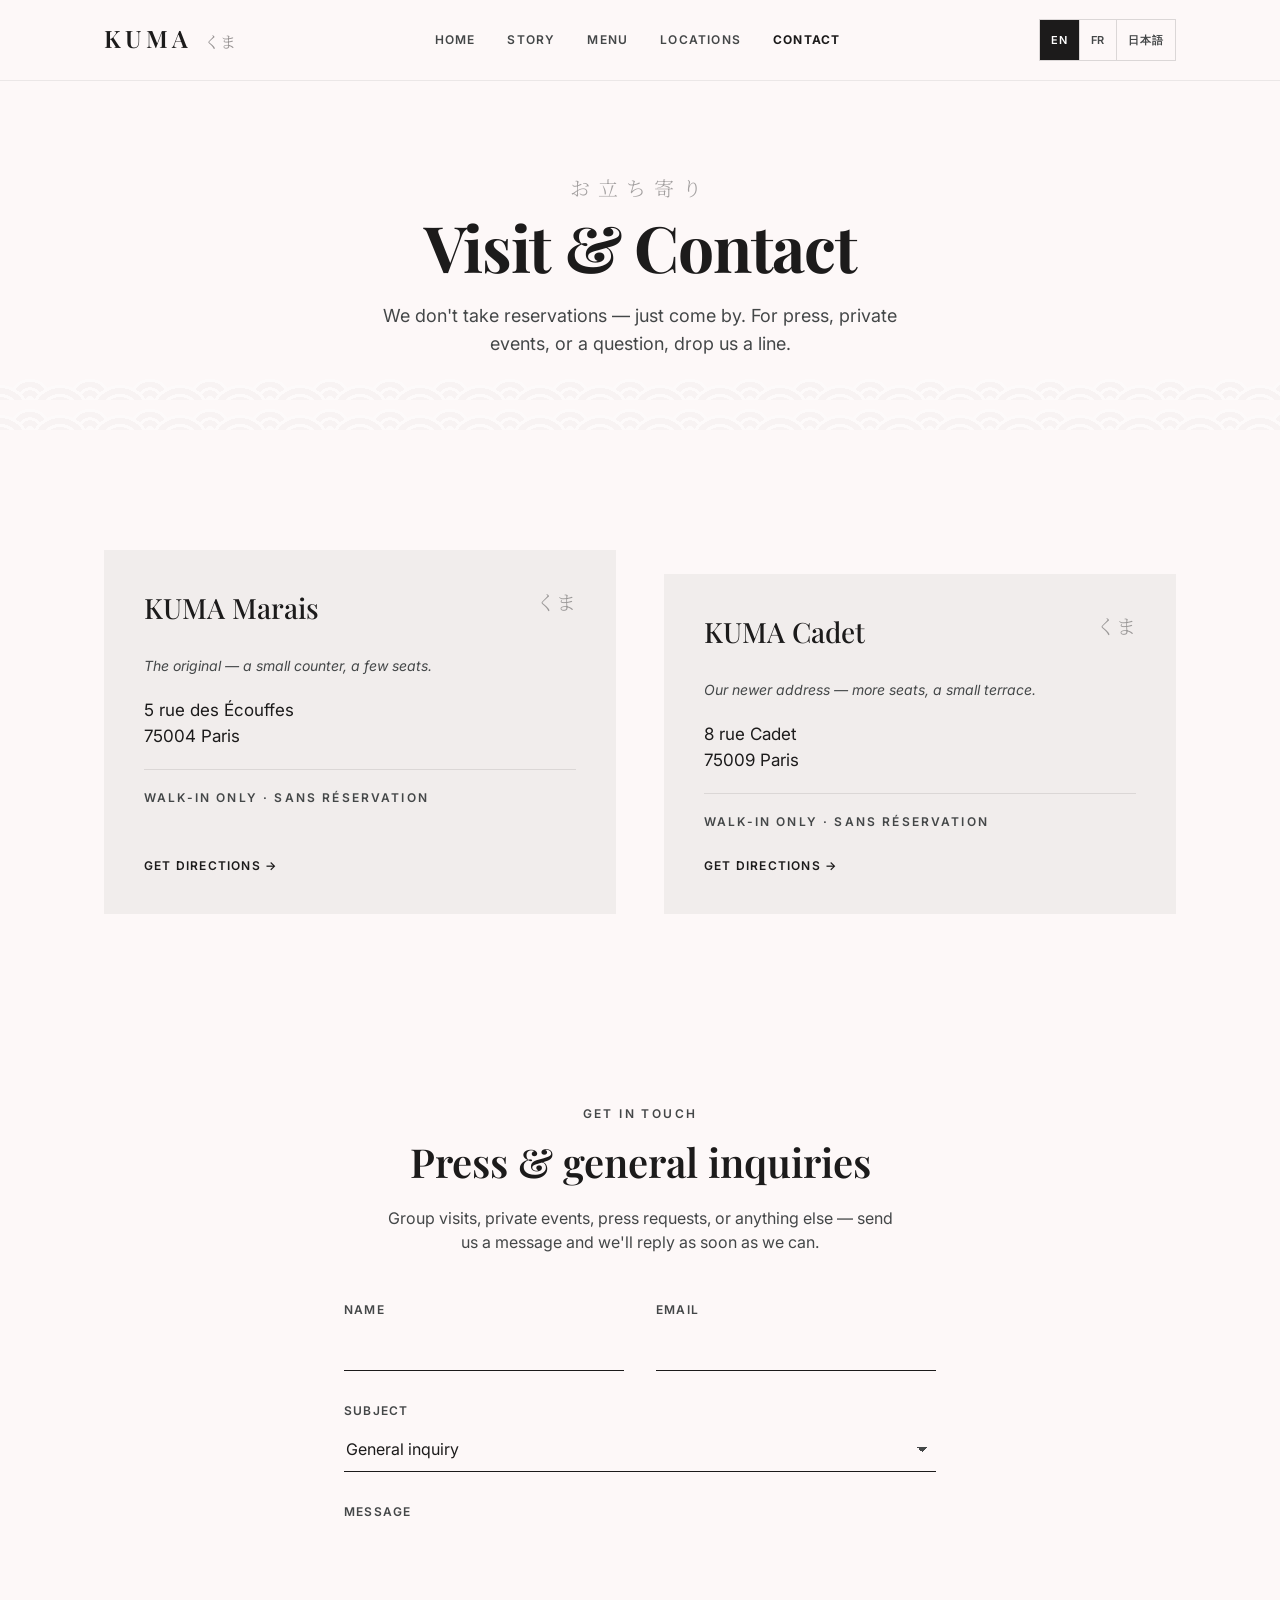
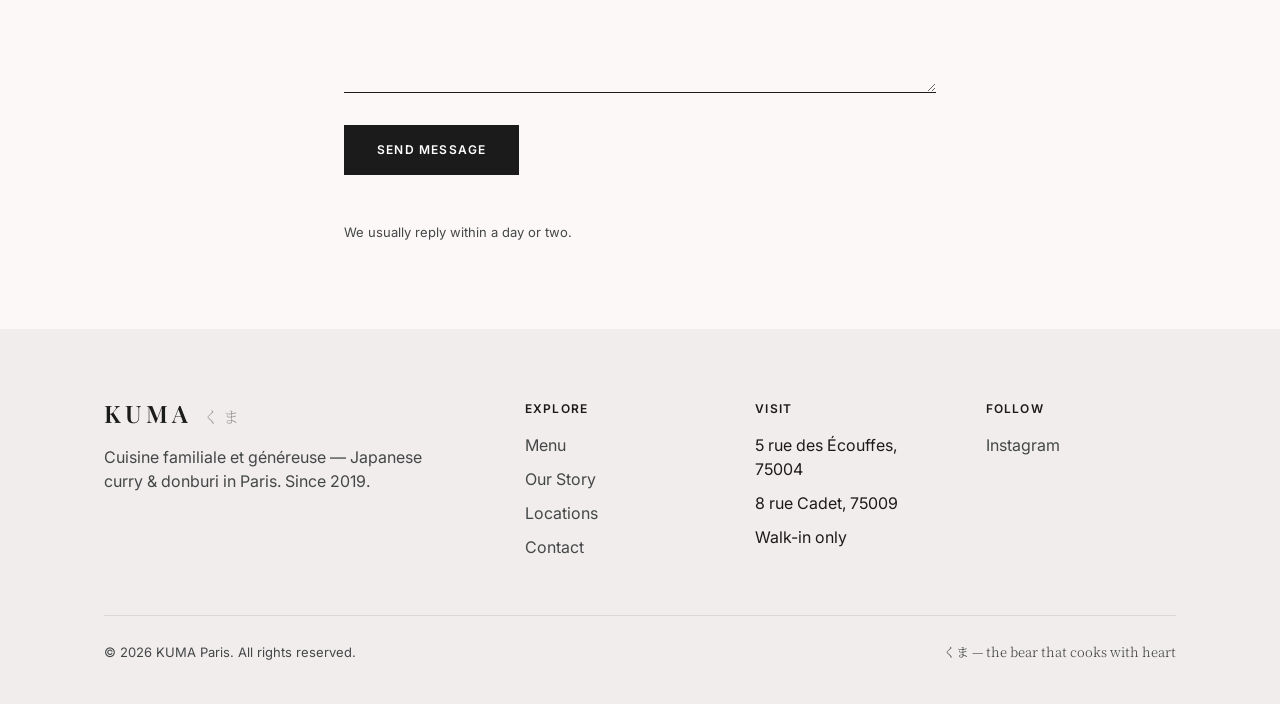
==== contact.html @ 2bffc3a2 "Initial Commit of the final version" ====
<!DOCTYPE html>
<html lang="en">
<head>
<meta charset="utf-8">
<meta name="viewport" content="width=device-width, initial-scale=1.0">
<title>Visit &amp; Contact — KUMA Paris</title>
<meta name="description" content="Find KUMA Paris in the Marais (75004) or on rue Cadet (75009). Walk-ins only. For press and general inquiries, get in touch.">
<link rel="preconnect" href="https://fonts.googleapis.com">
<link rel="preconnect" href="https://fonts.gstatic.com" crossorigin>
<link href="https://fonts.googleapis.com/css2?family=Inter:wght@400;600;700&family=Playfair+Display:wght@500;600;700&family=Noto+Serif+JP:wght@300&display=swap" rel="stylesheet">
<link rel="stylesheet" href="css/style.css">
</head>
<body>

<header class="site-header">
  <div class="site-header__inner">
    <a class="brand" href="index.html">
      <span class="brand__name">KUMA</span>
      <span class="brand__jp">くま</span>
    </a>
    <nav class="nav label-caps" aria-label="Main">
      <a href="index.html" data-i18n="nav.home">Home</a>
      <a href="index.html#story" data-i18n="nav.story">Story</a>
      <a href="menu.html" data-i18n="nav.menu">Menu</a>
      <a href="index.html#locations" data-i18n="nav.locations">Locations</a>
      <a href="contact.html" aria-current="page" data-i18n="nav.contact">Contact</a>
    </nav>
    <div class="header-actions">
      <div class="lang-switch" role="group" aria-label="Language">
        <button type="button" data-lang="en">EN</button>
        <button type="button" data-lang="fr">FR</button>
        <button type="button" data-lang="ja">日本語</button>
      </div>
      <button type="button" class="menu-toggle" data-menu-toggle aria-label="Open menu">
        <span></span><span></span><span></span>
      </button>
    </div>
  </div>
  <nav class="mobile-nav label-caps" data-mobile-nav aria-label="Mobile">
    <a href="index.html" data-i18n="nav.home">Home</a>
    <a href="index.html#story" data-i18n="nav.story">Story</a>
    <a href="menu.html" data-i18n="nav.menu">Menu</a>
    <a href="index.html#locations" data-i18n="nav.locations">Locations</a>
    <a href="contact.html" aria-current="page" data-i18n="nav.contact">Contact</a>
  </nav>
</header>

<main>

  <section class="page-hero">
    <p class="jp page-hero__jp">お立ち寄り</p>
    <h1 class="display" data-i18n="visit.title">Visit &amp; Contact</h1>
    <p class="body-lg muted" style="max-width:560px;margin:20px auto 0" data-i18n="visit.sub">We don't take reservations — just come by. For press, private events, or a question, drop us a line.</p>
    <div class="seigaiha" aria-hidden="true"></div>
  </section>

  <!-- Locations -->
  <section class="section container">
    <div class="location-grid">
      <div class="location-card">
        <div class="location-card__head">
          <h3 class="headline-md">KUMA Marais</h3>
          <span class="jp location-card__jp">くま</span>
        </div>
        <div>
          <p class="location-card__meta" data-i18n="loc.marais_note">The original — a small counter, a few seats.</p>
          <p class="location-card__addr">5 rue des Écouffes<br>75004 Paris</p>
          <hr class="rule">
          <p class="location-card__hours label-caps" data-i18n="loc.walkin_only">Walk-in only · Sans réservation</p>
        </div>
        <a class="location-card__link label-caps" href="https://maps.google.com/?q=5+rue+des+Ecouffes+75004+Paris" target="_blank" rel="noopener" data-i18n="loc.directions">Get Directions →</a>
      </div>
      <div class="location-card">
        <div class="location-card__head">
          <h3 class="headline-md">KUMA Cadet</h3>
          <span class="jp location-card__jp">くま</span>
        </div>
        <div>
          <p class="location-card__meta" data-i18n="loc.cadet_note">Our newer address — more seats, a small terrace.</p>
          <p class="location-card__addr">8 rue Cadet<br>75009 Paris</p>
          <hr class="rule">
          <p class="location-card__hours label-caps" data-i18n="loc.walkin_only">Walk-in only · Sans réservation</p>
        </div>
        <a class="location-card__link label-caps" href="https://maps.google.com/?q=8+rue+Cadet+75009+Paris" target="_blank" rel="noopener" data-i18n="loc.directions">Get Directions →</a>
      </div>
    </div>
  </section>

  <!-- Contact form -->
  <section class="section--tight container" style="max-width:720px">
    <div class="contact-intro">
      <div class="eyebrow eyebrow--center label-caps" data-i18n="contact.eyebrow">Get in touch</div>
      <h2 class="headline-lg" style="text-align:center" data-i18n="contact.title">Press &amp; general inquiries</h2>
      <p class="muted contact-intro__body" data-i18n="contact.body">Group visits, private events, press requests, or anything else — send us a message and we'll reply as soon as we can.</p>
    </div>
    <!-- Set your Formspree (or similar) endpoint in the action attribute — see README.md -->
    <form class="form-grid" action="https://formspree.io/f/YOUR_FORM_ID" method="POST">
      <div class="form-grid form-grid--2">
        <div class="field"><label class="label-caps" for="c-name" data-i18n="contact.name">Name</label><input id="c-name" name="name" autocomplete="name" required></div>
        <div class="field"><label class="label-caps" for="c-email" data-i18n="contact.email">Email</label><input id="c-email" name="email" type="email" autocomplete="email" required></div>
      </div>
      <div class="field">
        <label class="label-caps" for="c-subject" data-i18n="contact.subject">Subject</label>
        <select id="c-subject" name="subject">
          <option value="general" data-i18n="contact.subject_general">General inquiry</option>
          <option value="group" data-i18n="contact.subject_group">Group visit</option>
          <option value="press" data-i18n="contact.subject_press">Press &amp; media</option>
          <option value="private" data-i18n="contact.subject_private">Private event</option>
        </select>
      </div>
      <div class="field"><label class="label-caps" for="c-message" data-i18n="contact.msg">Message</label><textarea id="c-message" name="message" rows="6" required></textarea></div>
      <button type="submit" class="btn btn--primary label-caps" style="justify-self:start" data-i18n="contact.submit">Send message</button>
      <p class="form-note" data-i18n="contact.note">We usually reply within a day or two.</p>
    </form>
  </section>

</main>

<footer class="site-footer" style="margin-top:0">
  <div class="container">
    <div class="site-footer__grid">
      <div>
        <p class="brand__name" style="margin:0 0 8px">KUMA <span class="jp" style="font-size:16px;color:rgba(28,27,27,0.4)">くま</span></p>
        <p class="muted" style="max-width:320px" data-i18n="footer.tagline">Cuisine familiale et généreuse — Japanese curry &amp; donburi in Paris. Since 2019.</p>
      </div>
      <div>
        <h4 class="label-caps" data-i18n="footer.explore">Explore</h4>
        <ul>
          <li><a href="menu.html" data-i18n="nav.menu">Menu</a></li>
          <li><a href="index.html#story" data-i18n="footer.story">Our Story</a></li>
          <li><a href="index.html#locations" data-i18n="nav.locations">Locations</a></li>
          <li><a href="contact.html" data-i18n="nav.contact">Contact</a></li>
        </ul>
      </div>
      <div>
        <h4 class="label-caps" data-i18n="footer.visit">Visit</h4>
        <ul>
          <li>5 rue des Écouffes, 75004</li>
          <li>8 rue Cadet, 75009</li>
          <li data-i18n="footer.walkin">Walk-in only</li>
        </ul>
      </div>
      <div>
        <h4 class="label-caps" data-i18n="footer.follow">Follow</h4>
        <ul>
          <li><a href="https://www.instagram.com/kumaparis/" target="_blank" rel="noopener">Instagram</a></li>
        </ul>
      </div>
    </div>
    <div class="site-footer__bottom">
      <span data-i18n="footer.rights">© 2026 KUMA Paris. All rights reserved.</span>
      <span class="jp" data-i18n="footer.motto">くま — the bear that cooks with heart</span>
    </div>
  </div>
</footer>

<script src="js/i18n.js"></script>
<script src="js/app.js"></script>
</body>
</html>
---- css/style.css ----
/* ==========================================================================
   KUMA Paris — Design System
   Tokyo minimalism × Parisian elegance. Sharp corners, hairline rules,
   warm cream canvas, red used only as a "stamp".
   ========================================================================== */

:root {
  --surface: #fdf8f8;
  --surface-low: #f7f3f2;
  --surface-container: #f1edec;
  --surface-high: #ebe7e6;
  --ink: #1c1b1b;
  --ink-soft: #444748;
  --outline: #c4c7c7;
  --red: #b52424;
  --red-deep: #93000a;
  --white: #ffffff;

  --font-display: "Playfair Display", Georgia, serif;
  --font-body: "Inter", -apple-system, sans-serif;
  --font-jp: "Noto Serif JP", serif;

  --container: 1200px;
  --gutter: 24px;
  --margin: 20px;
  --section-gap: 120px;
  --ease: 400ms ease-in-out;
}

@media (min-width: 1024px) {
  :root { --margin: 64px; }
}

* { box-sizing: border-box; }

html { scroll-behavior: smooth; }
@media (prefers-reduced-motion: reduce) {
  html { scroll-behavior: auto; }
  *, *::before, *::after { animation-duration: 0.01ms !important; transition-duration: 0.01ms !important; }
}

body {
  margin: 0;
  background: var(--surface);
  color: var(--ink);
  font-family: var(--font-body);
  font-size: 16px;
  line-height: 24px;
  -webkit-font-smoothing: antialiased;
}

img { display: block; max-width: 100%; }
a { color: inherit; }
button { font: inherit; cursor: pointer; }

:focus-visible { outline: 2px solid var(--red); outline-offset: 3px; }

/* ---------- Type roles ---------- */

.display {
  font-family: var(--font-display);
  font-size: clamp(44px, 8vw, 64px);
  font-weight: 700;
  line-height: 1.1;
  letter-spacing: -0.02em;
  margin: 0;
}

.headline-lg {
  font-family: var(--font-display);
  font-size: clamp(32px, 5vw, 40px);
  font-weight: 600;
  line-height: 1.2;
  margin: 0;
}

.headline-md {
  font-family: var(--font-display);
  font-size: 28px;
  font-weight: 500;
  line-height: 36px;
  margin: 0;
}

.body-lg { font-size: 18px; line-height: 28px; }

.label-caps {
  font-family: var(--font-body);
  font-size: 12px;
  font-weight: 600;
  line-height: 16px;
  letter-spacing: 0.1em;
  text-transform: uppercase;
}

.jp {
  font-family: var(--font-jp);
  font-weight: 300;
}

.muted { color: var(--ink-soft); }

/* ---------- Layout ---------- */

.container {
  max-width: var(--container);
  margin: 0 auto;
  padding-left: var(--margin);
  padding-right: var(--margin);
}

.section { padding-top: var(--section-gap); padding-bottom: var(--section-gap); }
.section--tight { padding-top: 72px; padding-bottom: 72px; }

.eyebrow {
  display: flex;
  align-items: center;
  gap: 16px;
  margin-bottom: 16px;
  color: var(--ink-soft);
  letter-spacing: 0.2em;
}
.eyebrow::before {
  content: "";
  display: block;
  width: 48px;
  height: 1px;
  background: var(--ink);
}
.eyebrow--center { justify-content: center; }
.eyebrow--center::before { display: none; }

.rule { height: 1px; background: rgba(28, 27, 27, 0.1); border: 0; margin: 0; }

/* ---------- Header ---------- */

.site-header {
  position: fixed;
  inset: 0 0 auto 0;
  z-index: 50;
  background: var(--surface);
  border-bottom: 1px solid rgba(28, 27, 27, 0.08);
}

.site-header__inner {
  height: 80px;
  max-width: var(--container);
  margin: 0 auto;
  padding: 0 var(--margin);
  display: flex;
  align-items: center;
  justify-content: space-between;
  gap: 24px;
}

.brand {
  display: flex;
  align-items: baseline;
  gap: 12px;
  text-decoration: none;
}
.brand__name {
  font-family: var(--font-display);
  font-size: 24px;
  font-weight: 600;
  letter-spacing: 0.18em;
}
.brand__jp { font-family: var(--font-jp); font-size: 16px; color: rgba(28,27,27,0.45); }

.nav { display: none; align-items: center; gap: 32px; }
@media (min-width: 900px) { .nav { display: flex; } }

.nav a {
  text-decoration: none;
  color: var(--ink-soft);
  transition: color var(--ease);
}
.nav a:hover { color: var(--ink); }
.nav a[aria-current="page"] { color: var(--ink); font-weight: 700; }

.header-actions { display: flex; align-items: center; gap: 16px; }

.cart-button {
  position: relative;
  display: flex;
  align-items: center;
  gap: 10px;
  background: var(--ink);
  color: var(--white);
  border: 0;
  padding: 10px 18px;
  letter-spacing: 0.1em;
  transition: background var(--ease);
}
.cart-button:hover { background: var(--red); }
.cart-button__count {
  min-width: 20px;
  height: 20px;
  padding: 0 5px;
  display: inline-flex;
  align-items: center;
  justify-content: center;
  background: var(--red);
  color: var(--white);
  font-size: 11px;
  font-weight: 700;
}
.cart-button:hover .cart-button__count { background: var(--white); color: var(--red); }

.menu-toggle {
  display: inline-flex;
  flex-direction: column;
  gap: 5px;
  background: none;
  border: 0;
  padding: 8px;
}
.menu-toggle span { width: 22px; height: 1.5px; background: var(--ink); }
@media (min-width: 900px) { .menu-toggle { display: none; } }

.mobile-nav {
  display: none;
  border-top: 1px solid rgba(28,27,27,0.08);
  background: var(--surface);
  padding: 8px var(--margin) 24px;
}
.mobile-nav.is-open { display: block; }
.mobile-nav a {
  display: block;
  padding: 14px 0;
  text-decoration: none;
  border-bottom: 1px solid rgba(28,27,27,0.06);
  color: var(--ink-soft);
}
.mobile-nav a[aria-current="page"] { color: var(--ink); font-weight: 700; }

main { padding-top: 80px; }

/* ---------- Buttons ---------- */

.btn {
  display: inline-block;
  padding: 16px 32px;
  text-decoration: none;
  text-align: center;
  border: 1px solid transparent;
  transition: background var(--ease), color var(--ease), border-color var(--ease);
}
.btn--primary { background: var(--ink); color: var(--white); }
.btn--primary:hover { background: var(--red); }
.btn--ghost { background: transparent; color: var(--ink); border-color: var(--ink); }
.btn--ghost:hover { background: rgba(28,27,27,0.05); }
.btn--red { background: var(--red); color: var(--white); }
.btn--red:hover { background: var(--red-deep); }
.btn[disabled] { opacity: 0.4; pointer-events: none; }

.link-underline {
  display: inline-block;
  padding-bottom: 4px;
  border-bottom: 1px solid var(--ink);
  text-decoration: none;
  transition: color var(--ease), border-color var(--ease);
}
.link-underline:hover { color: var(--red); border-color: var(--red); }

/* ---------- Hero ---------- */

.hero {
  position: relative;
  min-height: 90vh;
  margin-top: -80px;
  display: flex;
  align-items: center;
  justify-content: center;
  overflow: hidden;
  text-align: center;
}
.hero__media { position: absolute; inset: 0; background: var(--surface-high); }
.hero__media img { width: 100%; height: 100%; object-fit: cover; opacity: 0.8; }
.hero__media::after {
  content: "";
  position: absolute;
  inset: 0;
  background: linear-gradient(to top, var(--surface), rgba(253,248,248,0.4), rgba(253,248,248,0.1));
}
.hero__content {
  position: relative;
  z-index: 1;
  padding: 120px var(--margin) 40px;
  max-width: 800px;
  animation: fade-up 1s ease-out both;
}
.hero__jp { font-size: 24px; letter-spacing: 0.3em; opacity: 0.8; margin: 0 0 16px; }
.hero__tagline { max-width: 500px; margin: 24px auto 40px; }
.hero__actions { display: flex; flex-direction: column; gap: 16px; align-items: center; }
@media (min-width: 640px) { .hero__actions { flex-direction: row; justify-content: center; } }

@keyframes fade-up {
  from { opacity: 0; transform: translateY(24px); }
  to { opacity: 1; transform: translateY(0); }
}

/* Page hero (interior pages) */
.page-hero {
  padding: 96px var(--margin) 72px;
  text-align: center;
  position: relative;
}
.page-hero__jp {
  font-size: 20px;
  letter-spacing: 0.4em;
  color: rgba(28,27,27,0.4);
  margin: 0 0 12px;
}

/* Seigaiha wave pattern — the brand's signature texture */
.seigaiha {
  position: absolute;
  inset: auto 0 0 0;
  height: 60px;
  pointer-events: none;
  opacity: 0.4;
  background-color: transparent;
  background-image:
    radial-gradient(circle at 100% 150%, #f1edec 24%, #ffffff 24%, #ffffff 28%, #f1edec 28%, #f1edec 36%, #ffffff 36%, #ffffff 40%, transparent 40%, transparent),
    radial-gradient(circle at 0 150%, #f1edec 24%, #ffffff 24%, #ffffff 28%, #f1edec 28%, #f1edec 36%, #ffffff 36%, #ffffff 40%, transparent 40%, transparent),
    radial-gradient(circle at 50% 100%, #ffffff 10%, #f1edec 10%, #f1edec 23%, #ffffff 23%, #ffffff 30%, #f1edec 30%, #f1edec 43%, #ffffff 43%, #ffffff 50%, transparent 50%, transparent);
  background-size: 60px 30px;
}

/* ---------- Story ---------- */

.story-grid {
  display: grid;
  grid-template-columns: 1fr;
  gap: 64px;
  align-items: center;
}
@media (min-width: 1024px) { .story-grid { grid-template-columns: 1fr 1fr; gap: 96px; } }

.story-grid__media {
  position: relative;
  aspect-ratio: 4 / 5;
  overflow: hidden;
  background: var(--surface-low);
}
.story-grid__media img {
  width: 100%; height: 100%; object-fit: cover;
  transition: transform 700ms ease;
}
.story-grid__media:hover img { transform: scale(1.05); }

.story-grid__text { display: flex; flex-direction: column; gap: 20px; }

/* ---------- Dish cards ---------- */

.dish-grid {
  display: grid;
  grid-template-columns: 1fr;
  gap: 48px;
}
@media (min-width: 768px) { .dish-grid { grid-template-columns: 1fr 1fr; gap: 64px; } }
.dish-grid .dish-card:nth-child(even) { transform: none; }
@media (min-width: 1024px) {
  .dish-grid--offset .dish-card:nth-child(even) { margin-top: 64px; }
}

.dish-card { position: relative; }
.dish-card__media {
  aspect-ratio: 1 / 1;
  overflow: hidden;
  background: var(--surface);
  border: 1px solid rgba(28,27,27,0.08);
}
.dish-card__media img {
  width: 100%; height: 100%; object-fit: cover;
  transition: transform 700ms ease;
}
.dish-card:hover .dish-card__media img { transform: scale(1.03); }

.dish-card__body { padding-top: 20px; position: relative; }
.dish-card__body::before {
  content: "";
  position: absolute;
  left: -16px;
  top: 26px;
  width: 2px;
  height: 0;
  background: var(--red);
  transition: height var(--ease);
}
.dish-card:hover .dish-card__body::before { height: calc(100% - 26px); }

.dish-card__row {
  display: flex;
  justify-content: space-between;
  align-items: baseline;
  gap: 16px;
}
.dish-card__title { transition: color var(--ease); }
.dish-card:hover .dish-card__title { color: var(--red); }
.dish-card__desc { color: rgba(68,71,72,0.85); margin: 8px 0 0; }

/* ---------- Menu page ---------- */

.menu-nav {
  position: sticky;
  top: 80px;
  z-index: 30;
  background: var(--surface);
  border-bottom: 1px solid rgba(28,27,27,0.08);
  overflow-x: auto;
}
.menu-nav__inner {
  display: flex;
  gap: 32px;
  max-width: var(--container);
  margin: 0 auto;
  padding: 0 var(--margin);
}
.menu-nav a {
  padding: 18px 0;
  white-space: nowrap;
  text-decoration: none;
  color: var(--ink-soft);
  border-bottom: 2px solid transparent;
  transition: color var(--ease), border-color var(--ease);
}
.menu-nav a:hover { color: var(--ink); }

.menu-section { scroll-margin-top: 150px; }

.menu-section__head {
  display: flex;
  align-items: baseline;
  gap: 16px;
  margin-bottom: 40px;
}
.menu-section__jp { font-size: 20px; color: rgba(28,27,27,0.35); }

.menu-items {
  display: grid;
  grid-template-columns: 1fr;
  gap: 12px;
}
@media (min-width: 900px) { .menu-items { grid-template-columns: 1fr 1fr; column-gap: 48px; } }

.menu-item {
  display: flex;
  gap: 20px;
  padding: 20px;
  background: transparent;
  transition: background var(--ease);
}
.menu-item:hover { background: var(--surface-low); }

.menu-item__media {
  width: 88px;
  height: 88px;
  flex: 0 0 88px;
  overflow: hidden;
  background: var(--surface-container);
  border: 1px solid rgba(28,27,27,0.08);
}
.menu-item__media img { width: 100%; height: 100%; object-fit: cover; }

.menu-item__body { flex: 1; min-width: 0; }
.menu-item__row {
  display: flex;
  justify-content: space-between;
  align-items: baseline;
  gap: 12px;
}
.menu-item__name { font-family: var(--font-display); font-size: 20px; font-weight: 500; margin: 0; }
.menu-item__price { color: var(--ink-soft); white-space: nowrap; }
.menu-item__desc { margin: 6px 0 12px; font-size: 14px; line-height: 21px; color: rgba(68,71,72,0.85); }

.menu-item__tag {
  display: inline-block;
  margin-left: 8px;
  padding: 2px 8px;
  font-size: 10px;
  font-weight: 700;
  letter-spacing: 0.1em;
  text-transform: uppercase;
  color: var(--red);
  border: 1px solid var(--red);
  vertical-align: middle;
}

.add-btn {
  background: transparent;
  border: 1px solid var(--ink);
  padding: 8px 18px;
  font-size: 12px;
  font-weight: 600;
  letter-spacing: 0.1em;
  text-transform: uppercase;
  transition: background var(--ease), color var(--ease), border-color var(--ease);
}
.add-btn:hover { background: var(--ink); color: var(--white); }
.add-btn.is-added { background: var(--red); border-color: var(--red); color: var(--white); }

/* ---------- Locations ---------- */

.location-grid {
  display: grid;
  grid-template-columns: 1fr;
  gap: 32px;
}
@media (min-width: 768px) { .location-grid { grid-template-columns: 1fr 1fr; gap: 48px; } }

.location-card {
  background: var(--surface-container);
  padding: 40px;
  display: flex;
  flex-direction: column;
  gap: 28px;
  transition: box-shadow 500ms ease;
}
.location-card:hover { box-shadow: 0 20px 40px rgba(0,0,0,0.06); }
@media (min-width: 768px) { .location-card:nth-child(even) { margin-top: 32px; } }

.location-card__head { display: flex; justify-content: space-between; align-items: flex-start; }
.location-card__jp { font-size: 20px; color: rgba(28,27,27,0.4); }
.location-card__link {
  margin-top: auto;
  display: inline-flex;
  align-items: center;
  gap: 8px;
  text-decoration: none;
  transition: color var(--ease);
}
.location-card__link:hover { color: var(--red); }

/* ---------- Gallery ---------- */

.gallery {
  display: grid;
  grid-template-columns: repeat(2, 1fr);
}
@media (min-width: 768px) { .gallery { grid-template-columns: repeat(4, 1fr); } }
.gallery__item { aspect-ratio: 1 / 1; overflow: hidden; }
.gallery__item img {
  width: 100%; height: 100%; object-fit: cover;
  opacity: 0.9;
  transition: transform 700ms ease, opacity 700ms ease;
}
.gallery__item:hover img { transform: scale(1.1); opacity: 1; }

/* ---------- Forms ---------- */

.field { display: flex; flex-direction: column; gap: 8px; }
.field label { color: var(--ink-soft); }
.field input,
.field select,
.field textarea {
  border: 0;
  border-bottom: 1px solid var(--ink);
  background: transparent;
  padding: 10px 2px;
  font: inherit;
  color: var(--ink);
  border-radius: 0;
  transition: border-color var(--ease);
}
.field input:focus,
.field select:focus,
.field textarea:focus {
  outline: none;
  border-bottom: 2px solid var(--ink);
}
.field textarea { resize: vertical; min-height: 100px; }

.form-grid { display: grid; grid-template-columns: 1fr; gap: 32px; }
@media (min-width: 640px) { .form-grid--2 { grid-template-columns: 1fr 1fr; } }

.form-note { font-size: 13px; color: var(--ink-soft); }

/* ---------- Cart drawer ---------- */

.cart-overlay {
  position: fixed;
  inset: 0;
  z-index: 90;
  background: rgba(28,27,27,0.4);
  opacity: 0;
  pointer-events: none;
  transition: opacity var(--ease);
}
.cart-overlay.is-open { opacity: 1; pointer-events: auto; }

.cart-drawer {
  position: fixed;
  top: 0;
  right: 0;
  bottom: 0;
  z-index: 100;
  width: min(440px, 100vw);
  background: var(--surface);
  display: flex;
  flex-direction: column;
  transform: translateX(100%);
  transition: transform var(--ease);
  box-shadow: -10px 0 40px rgba(0,0,0,0.08);
}
.cart-drawer.is-open { transform: translateX(0); }

.cart-drawer__head {
  display: flex;
  align-items: center;
  justify-content: space-between;
  padding: 24px 28px;
  border-bottom: 1px solid rgba(28,27,27,0.1);
}
.cart-drawer__close { background: none; border: 0; font-size: 24px; line-height: 1; padding: 4px; }

.cart-drawer__body { flex: 1; overflow-y: auto; padding: 12px 28px; }

.cart-empty { padding: 64px 0; text-align: center; color: var(--ink-soft); }

.cart-line {
  display: flex;
  justify-content: space-between;
  align-items: flex-start;
  gap: 16px;
  padding: 18px 0;
  border-bottom: 1px solid rgba(28,27,27,0.08);
}
.cart-line__name { font-family: var(--font-display); font-size: 18px; margin: 0 0 4px; }
.cart-line__price { font-size: 14px; color: var(--ink-soft); }

.qty {
  display: inline-flex;
  align-items: center;
  border: 1px solid var(--ink);
}
.qty button {
  width: 28px; height: 28px;
  background: none; border: 0;
  font-size: 16px; line-height: 1;
}
.qty button:hover { background: var(--ink); color: var(--white); }
.qty span { width: 28px; text-align: center; font-size: 14px; }

.cart-drawer__foot {
  border-top: 1px solid rgba(28,27,27,0.1);
  padding: 20px 28px 28px;
  background: var(--surface-low);
}
.cart-total {
  display: flex;
  justify-content: space-between;
  align-items: baseline;
  margin-bottom: 16px;
}
.cart-total strong { font-family: var(--font-display); font-size: 24px; }

/* Checkout inside drawer */
.checkout-form { display: none; flex-direction: column; gap: 20px; padding: 20px 0; }
.checkout-form.is-open { display: flex; }

.confirmation {
  padding: 48px 8px;
  text-align: center;
}
.confirmation__stamp {
  width: 72px;
  height: 72px;
  margin: 0 auto 24px;
  border: 2px solid var(--red);
  color: var(--red);
  display: flex;
  align-items: center;
  justify-content: center;
  font-family: var(--font-jp);
  font-size: 26px;
  transform: rotate(-6deg);
}
.confirmation pre {
  text-align: left;
  background: var(--surface-container);
  padding: 16px;
  font-size: 12px;
  line-height: 1.6;
  white-space: pre-wrap;
  margin: 24px 0;
}

/* ---------- Banner / CTA strip ---------- */

.cta-strip {
  background: var(--ink);
  color: var(--white);
  text-align: center;
  padding: 80px var(--margin);
}
.cta-strip .headline-lg { color: var(--white); }
.cta-strip p { color: rgba(255,255,255,0.7); max-width: 480px; margin: 16px auto 32px; }

/* ---------- Footer ---------- */

.site-footer {
  background: var(--surface-container);
  padding: 72px 0 40px;
  margin-top: var(--section-gap);
}
.site-footer__grid {
  display: grid;
  grid-template-columns: 1fr;
  gap: 40px;
  margin-bottom: 56px;
}
@media (min-width: 768px) { .site-footer__grid { grid-template-columns: 2fr 1fr 1fr 1fr; } }

.site-footer h4 { margin: 0 0 16px; }
.site-footer ul { list-style: none; margin: 0; padding: 0; display: flex; flex-direction: column; gap: 10px; }
.site-footer a { text-decoration: none; color: var(--ink-soft); transition: color var(--ease); }
.site-footer a:hover { color: var(--red); }

.site-footer__bottom {
  display: flex;
  flex-wrap: wrap;
  justify-content: space-between;
  gap: 12px;
  padding-top: 24px;
  border-top: 1px solid rgba(28,27,27,0.1);
  font-size: 13px;
  color: var(--ink-soft);
}

/* ---------- Toast ---------- */

.toast {
  position: fixed;
  left: 50%;
  bottom: 32px;
  z-index: 120;
  transform: translate(-50%, 80px);
  background: var(--ink);
  color: var(--white);
  padding: 12px 24px;
  font-size: 14px;
  letter-spacing: 0.05em;
  opacity: 0;
  transition: transform var(--ease), opacity var(--ease);
  pointer-events: none;
}
.toast.is-visible { transform: translate(-50%, 0); opacity: 1; }

/* ---------- Language switcher ---------- */

.lang-switch {
  display: flex;
  align-items: center;
  border: 1px solid rgba(28,27,27,0.2);
}
.lang-switch button {
  background: none;
  border: 0;
  padding: 7px 10px;
  font-size: 11px;
  font-weight: 600;
  letter-spacing: 0.08em;
  color: var(--ink-soft);
  transition: background var(--ease), color var(--ease);
}
.lang-switch button + button { border-left: 1px solid rgba(28,27,27,0.15); }
.lang-switch button:hover { color: var(--ink); }
.lang-switch button.is-active { background: var(--ink); color: var(--white); }
@media (max-width: 420px) {
  .lang-switch button { padding: 7px 7px; font-size: 10px; }
  .cart-button { padding: 10px 12px; }
}

/* ==========================================================================
   Polish additions — consistent alignment, spacing, and refinement.
   ========================================================================== */

/* ---------- Section headings (replaces inline centered wrappers) ---------- */
.section-heading {
  text-align: center;
  max-width: 640px;
  margin: 0 auto 64px;
}
.section-heading .headline-lg { margin-top: 4px; }
.section-heading__sub { margin: 20px auto 0; max-width: 480px; }

.section-cta {
  text-align: center;
  margin-top: 72px;
}

/* ---------- Hero refinements ---------- */
.hero__meta {
  margin: 32px 0 0;
  color: var(--ink-soft);
  letter-spacing: 0.24em;
  font-size: 11px;
}

/* ---------- Location card refinements ---------- */
.location-card__meta {
  margin: 0 0 20px;
  font-size: 14px;
  color: var(--ink-soft);
  font-style: italic;
}
.location-card__addr {
  margin: 0 0 20px;
  font-size: 17px;
  line-height: 1.5;
  color: var(--ink);
}
.location-card__hours {
  margin: 20px 0 0;
  color: var(--ink-soft);
  letter-spacing: 0.18em;
}
/* Softer stagger — the original 32px felt lopsided */
@media (min-width: 768px) {
  .location-card:nth-child(even) { margin-top: 24px; }
}

/* ---------- Gallery head ---------- */
.gallery-head {
  display: flex;
  justify-content: space-between;
  align-items: flex-end;
  margin-bottom: 32px;
  gap: 16px;
}
.gallery-follow {
  text-decoration: none;
  transition: color var(--ease);
}
.gallery-follow:hover { color: var(--ink); }

/* ---------- Menu section refinements ---------- */
.menu-section__note {
  margin: -16px 0 40px;
  max-width: 640px;
  font-size: 15px;
  line-height: 1.6;
}

/* Simpler, tighter menu items now that there's no add-to-cart button */
.menu-item {
  padding: 22px 20px;
  border-bottom: 1px solid rgba(28,27,27,0.06);
}
.menu-item:last-child { border-bottom: 0; }
.menu-items { gap: 0; }

/* ---------- Contact page ---------- */
.contact-intro {
  text-align: center;
  margin-bottom: 48px;
}
.contact-intro .headline-lg { margin-top: 4px; }
.contact-intro__body {
  margin: 20px auto 0;
  max-width: 520px;
}

/* Improved form field polish */
.field select {
  appearance: none;
  background-image: linear-gradient(45deg, transparent 50%, var(--ink-soft) 50%),
                    linear-gradient(135deg, var(--ink-soft) 50%, transparent 50%);
  background-position: calc(100% - 14px) center, calc(100% - 9px) center;
  background-size: 5px 5px, 5px 5px;
  background-repeat: no-repeat;
  padding-right: 24px;
}

/* ---------- Header — center-align items ---------- */
.site-header__inner { align-items: center; }
.nav a { padding: 8px 0; }

/* ---------- Language switcher — refined ---------- */
.lang-switch { border-color: rgba(28,27,27,0.15); }
.lang-switch button {
  padding: 8px 11px;
  font-size: 11px;
}

/* ---------- Reduced motion for the hero fade ---------- */
@media (prefers-reduced-motion: reduce) {
  .hero__content { animation: none; }
}

/* ---------- Small screens: tighten section gap ---------- */
@media (max-width: 640px) {
  :root { --section-gap: 80px; }
  .cta-strip { padding: 64px var(--margin); }
  .location-card { padding: 32px 28px; }
  .location-card:nth-child(even) { margin-top: 0; }
  .section-heading { margin-bottom: 48px; }
  .section-cta { margin-top: 48px; }
}

/* ---------- Cleaner story on wider screens ---------- */
@media (min-width: 1024px) {
  .story-grid { align-items: stretch; }
  .story-grid__text { justify-content: center; }
}
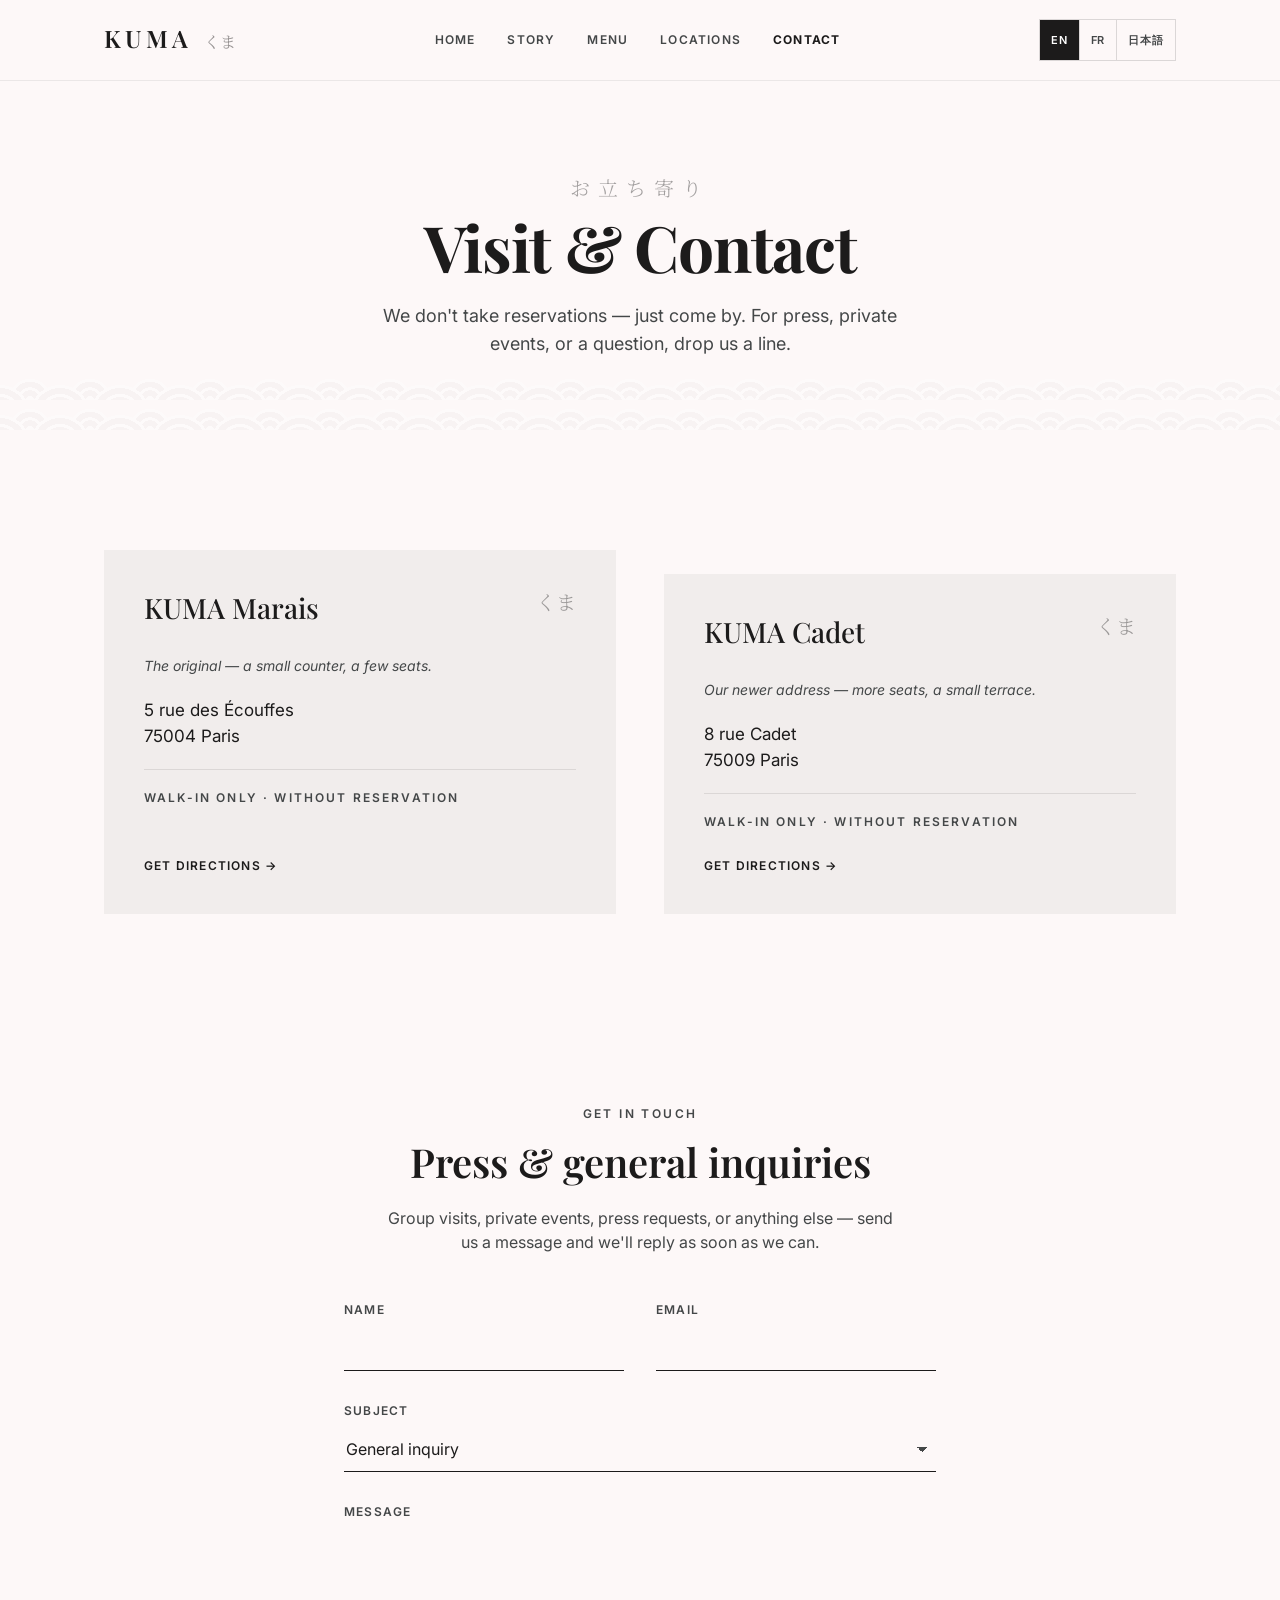
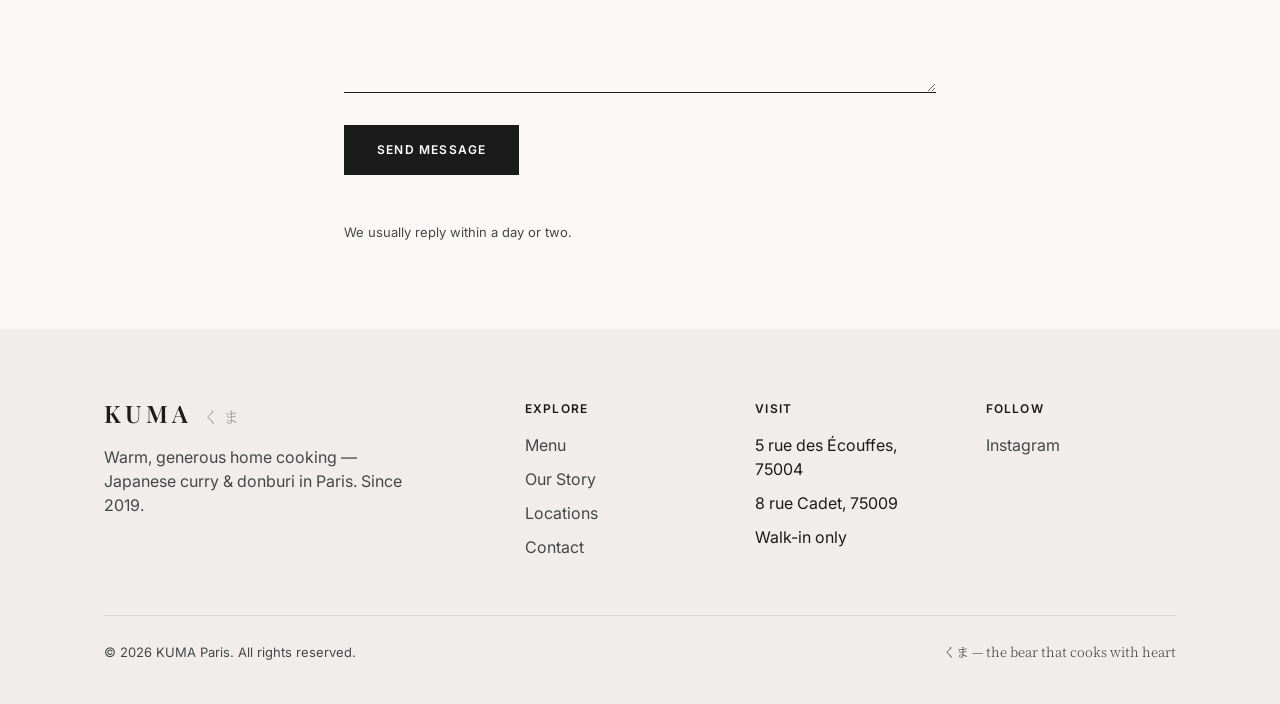
==== commit 8d90e4de: "Added favicon.svg" ====
--- a/contact.html
+++ b/contact.html
@@ -8,6 +8,7 @@
 <link rel="preconnect" href="https://fonts.googleapis.com">
 <link rel="preconnect" href="https://fonts.gstatic.com" crossorigin>
 <link href="https://fonts.googleapis.com/css2?family=Inter:wght@400;600;700&family=Playfair+Display:wght@500;600;700&family=Noto+Serif+JP:wght@300&display=swap" rel="stylesheet">
+<link rel="icon" type="image/svg+xml" href="images/favicon.svg">
 <link rel="stylesheet" href="css/style.css">
 </head>
 <body>
